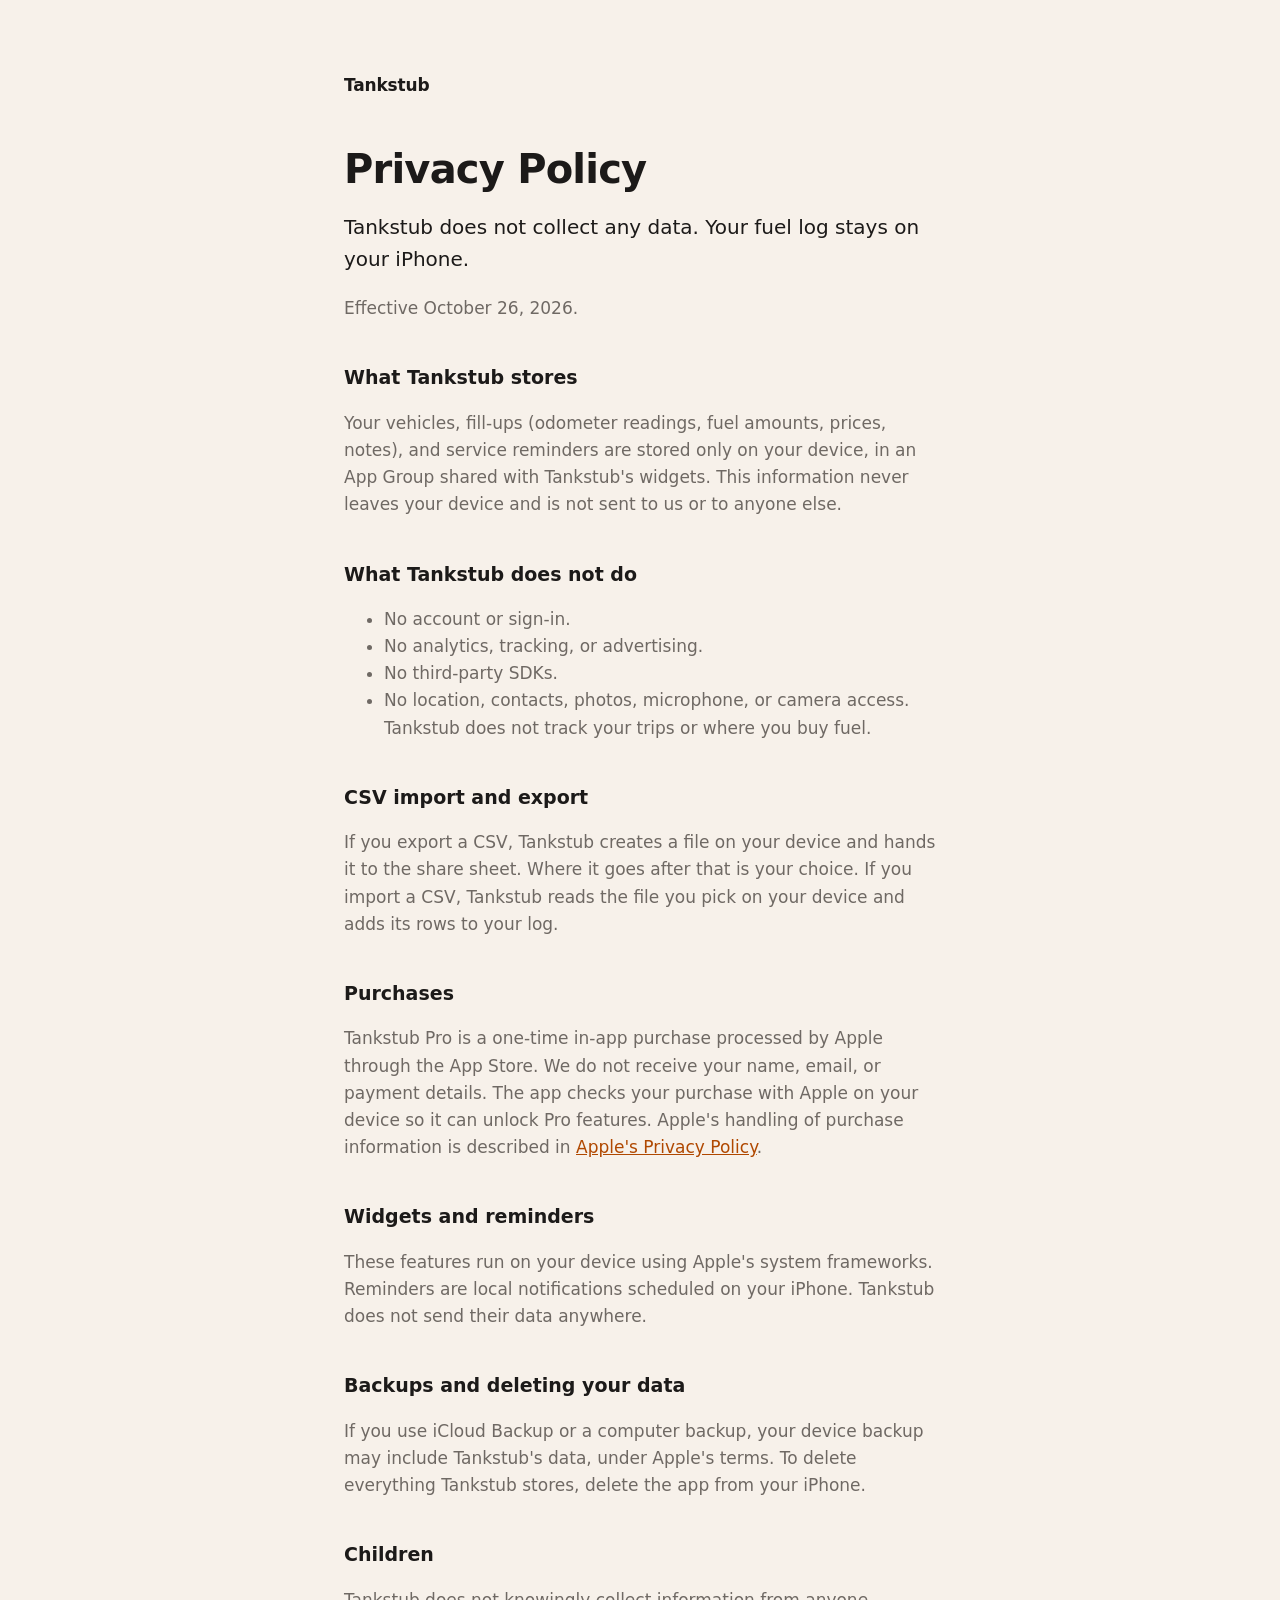
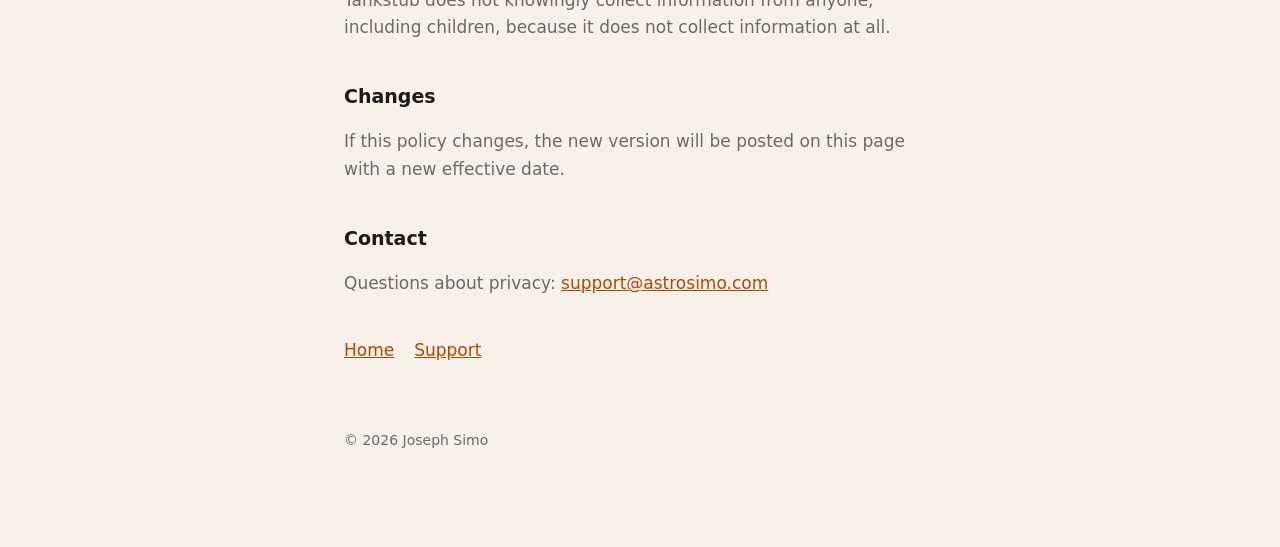
==== privacy/index.html @ 790f1bb9 "Tankstub home, support, and privacy pages" ====
<!doctype html>
<html lang="en"><head><meta charset="utf-8"><meta name="viewport" content="width=device-width,initial-scale=1">
<title>Privacy Policy | Tankstub</title>
<meta name="description" content="Tankstub does not collect any data. Your fuel log stays on your device.">
<link rel="stylesheet" href="../style.css"></head>
<body><main>
<header><a href="../">Tankstub</a></header>
<h1>Privacy Policy</h1>
<p class="lead">Tankstub does not collect any data. Your fuel log stays on your iPhone.</p>
<p>Effective October 26, 2026.</p>

<h2>What Tankstub stores</h2>
<p>Your vehicles, fill-ups (odometer readings, fuel amounts, prices, notes), and service reminders are stored only on your device, in an App Group shared with Tankstub's widgets. This information never leaves your device and is not sent to us or to anyone else.</p>

<h2>What Tankstub does not do</h2>
<ul>
<li>No account or sign-in.</li>
<li>No analytics, tracking, or advertising.</li>
<li>No third-party SDKs.</li>
<li>No location, contacts, photos, microphone, or camera access. Tankstub does not track your trips or where you buy fuel.</li>
</ul>

<h2>CSV import and export</h2>
<p>If you export a CSV, Tankstub creates a file on your device and hands it to the share sheet. Where it goes after that is your choice. If you import a CSV, Tankstub reads the file you pick on your device and adds its rows to your log.</p>

<h2>Purchases</h2>
<p>Tankstub Pro is a one-time in-app purchase processed by Apple through the App Store. We do not receive your name, email, or payment details. The app checks your purchase with Apple on your device so it can unlock Pro features. Apple's handling of purchase information is described in <a href="https://www.apple.com/legal/privacy/">Apple's Privacy Policy</a>.</p>

<h2>Widgets and reminders</h2>
<p>These features run on your device using Apple's system frameworks. Reminders are local notifications scheduled on your iPhone. Tankstub does not send their data anywhere.</p>

<h2>Backups and deleting your data</h2>
<p>If you use iCloud Backup or a computer backup, your device backup may include Tankstub's data, under Apple's terms. To delete everything Tankstub stores, delete the app from your iPhone.</p>

<h2>Children</h2>
<p>Tankstub does not knowingly collect information from anyone, including children, because it does not collect information at all.</p>

<h2>Changes</h2>
<p>If this policy changes, the new version will be posted on this page with a new effective date.</p>

<h2>Contact</h2>
<p>Questions about privacy: <a href="mailto:support@astrosimo.com">support@astrosimo.com</a></p>
<nav><a href="../">Home</a><a href="../support/">Support</a></nav>
<footer>&copy; 2026 Joseph Simo</footer>
</main></body></html>
---- style.css ----
:root{--bg:#f7f1ea;--fg:#1c1a19;--muted:#6f6964;--accent:#b04800;--card:#fff}
@media (prefers-color-scheme:dark){:root{--bg:#1a1511;--fg:#f5f2ee;--muted:#aaa49e;--accent:#ff9f5a;--card:#261f19}}
*{box-sizing:border-box}
body{margin:0;background:var(--bg);color:var(--fg);font:17px/1.6 -apple-system,BlinkMacSystemFont,"SF Pro Text","Inter",system-ui,sans-serif;-webkit-font-smoothing:antialiased}
main{max-width:640px;margin:0 auto;padding:72px 24px 96px}
header a{color:var(--fg);text-decoration:none;font-weight:600;letter-spacing:-.01em}
h1{font-size:40px;line-height:1.1;letter-spacing:-.02em;margin:48px 0 12px}
h2{font-size:19px;margin:40px 0 6px}
p,li{color:var(--muted)}
.lead{font-size:20px;color:var(--fg)}
a{color:var(--accent)}
.button{display:inline-block;margin-top:16px;padding:12px 22px;border-radius:999px;background:var(--accent);color:#fff;text-decoration:none;font-weight:600}
nav{margin-top:40px;display:flex;gap:20px}
footer{margin-top:64px;font-size:14px;color:var(--muted)}
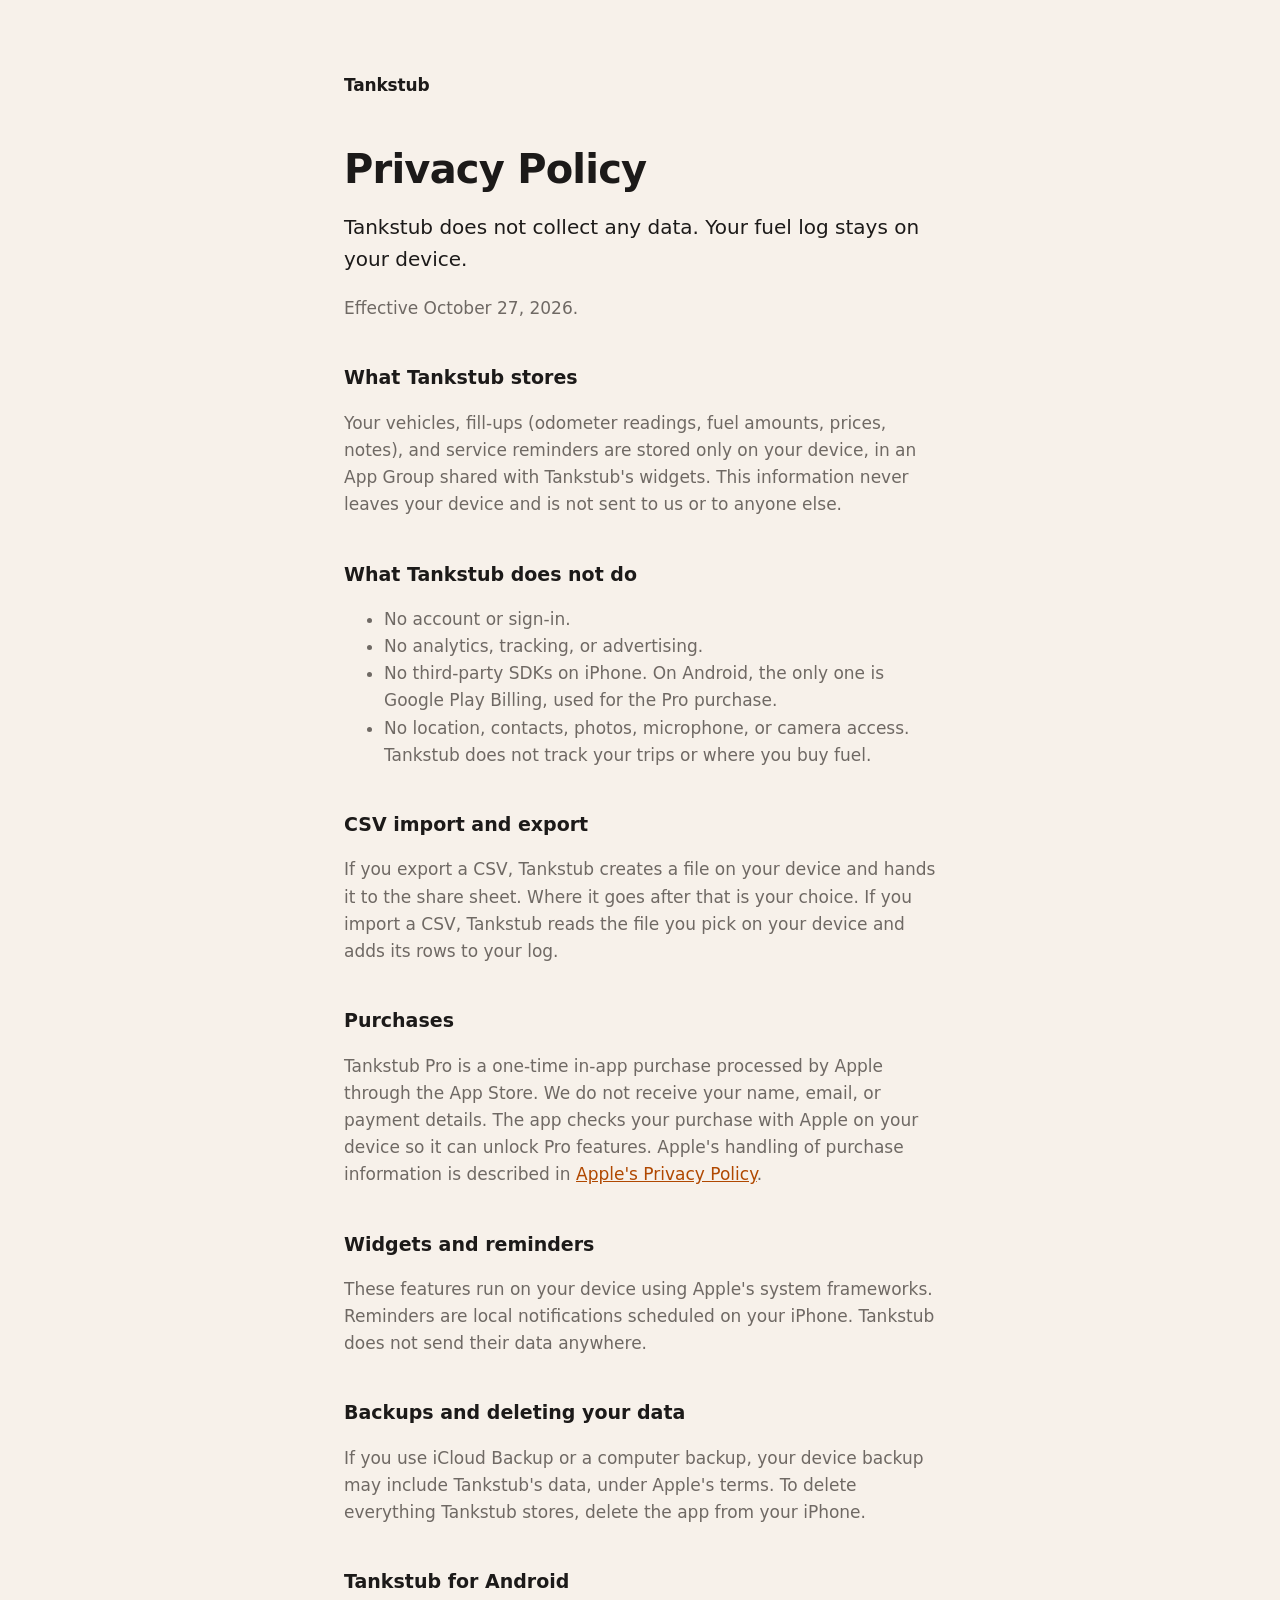
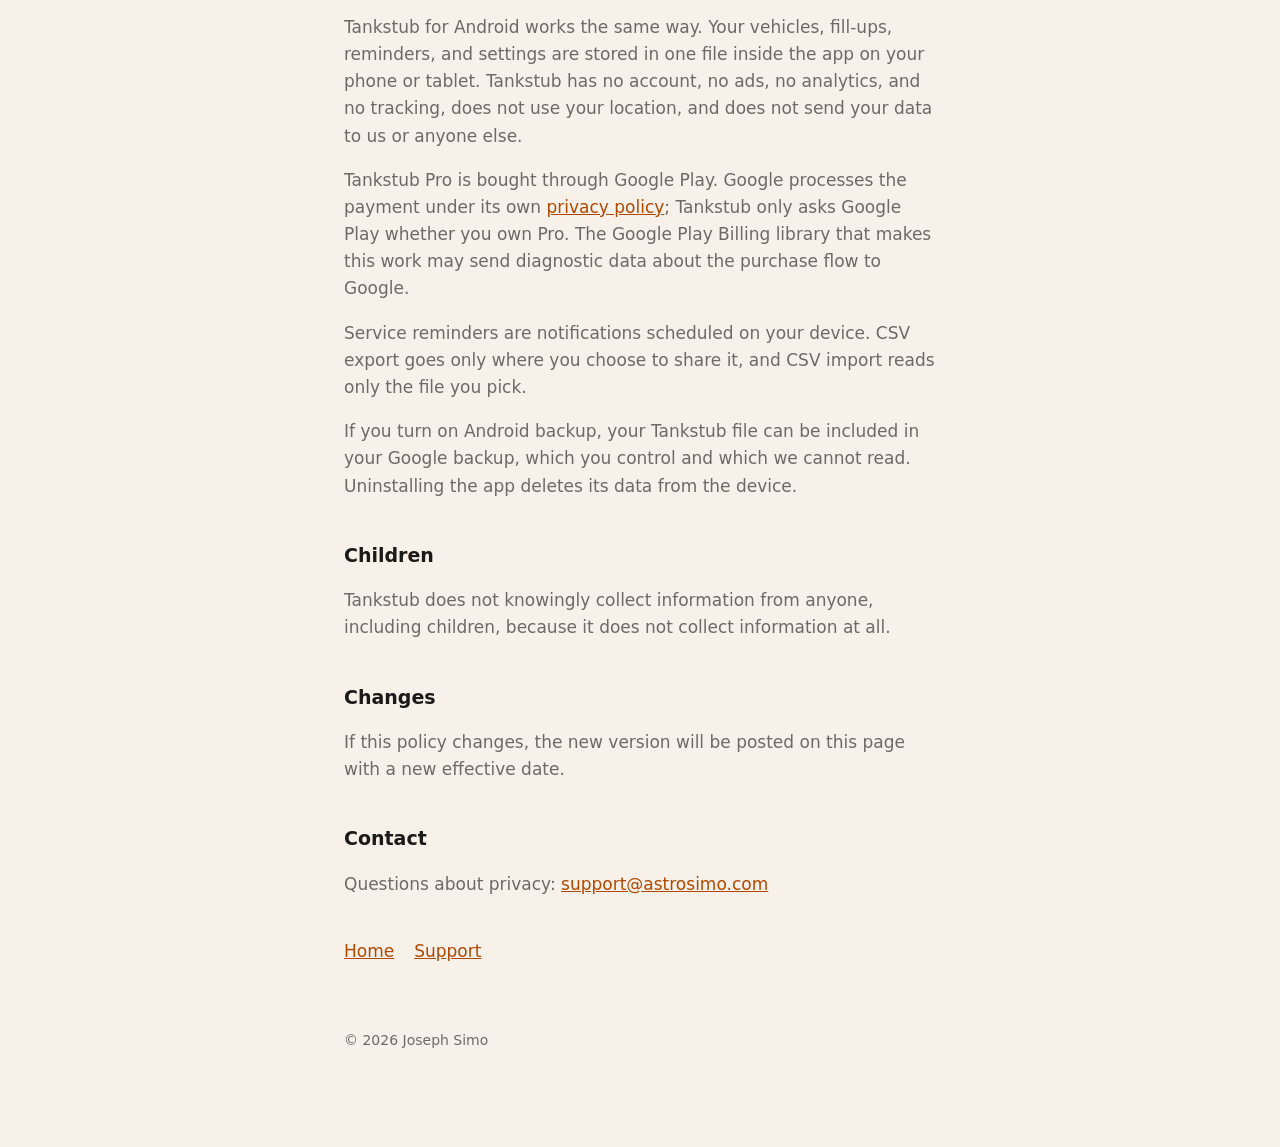
==== commit 3f70396e: "Privacy: add Tankstub for Android section" ====
--- a/privacy/index.html
+++ b/privacy/index.html
@@ -6,8 +6,8 @@
 <body><main>
 <header><a href="../">Tankstub</a></header>
 <h1>Privacy Policy</h1>
-<p class="lead">Tankstub does not collect any data. Your fuel log stays on your iPhone.</p>
-<p>Effective October 26, 2026.</p>
+<p class="lead">Tankstub does not collect any data. Your fuel log stays on your device.</p>
+<p>Effective October 27, 2026.</p>
 
 <h2>What Tankstub stores</h2>
 <p>Your vehicles, fill-ups (odometer readings, fuel amounts, prices, notes), and service reminders are stored only on your device, in an App Group shared with Tankstub's widgets. This information never leaves your device and is not sent to us or to anyone else.</p>
@@ -16,7 +16,7 @@
 <ul>
 <li>No account or sign-in.</li>
 <li>No analytics, tracking, or advertising.</li>
-<li>No third-party SDKs.</li>
+<li>No third-party SDKs on iPhone. On Android, the only one is Google Play Billing, used for the Pro purchase.</li>
 <li>No location, contacts, photos, microphone, or camera access. Tankstub does not track your trips or where you buy fuel.</li>
 </ul>
 
@@ -32,6 +32,12 @@
 <h2>Backups and deleting your data</h2>
 <p>If you use iCloud Backup or a computer backup, your device backup may include Tankstub's data, under Apple's terms. To delete everything Tankstub stores, delete the app from your iPhone.</p>
 
+<h2>Tankstub for Android</h2>
+<p>Tankstub for Android works the same way. Your vehicles, fill-ups, reminders, and settings are stored in one file inside the app on your phone or tablet. Tankstub has no account, no ads, no analytics, and no tracking, does not use your location, and does not send your data to us or anyone else.</p>
+<p>Tankstub Pro is bought through Google Play. Google processes the payment under its own <a href="https://policies.google.com/privacy">privacy policy</a>; Tankstub only asks Google Play whether you own Pro. The Google Play Billing library that makes this work may send diagnostic data about the purchase flow to Google.</p>
+<p>Service reminders are notifications scheduled on your device. CSV export goes only where you choose to share it, and CSV import reads only the file you pick.</p>
+<p>If you turn on Android backup, your Tankstub file can be included in your Google backup, which you control and which we cannot read. Uninstalling the app deletes its data from the device.</p>
+
 <h2>Children</h2>
 <p>Tankstub does not knowingly collect information from anyone, including children, because it does not collect information at all.</p>
 
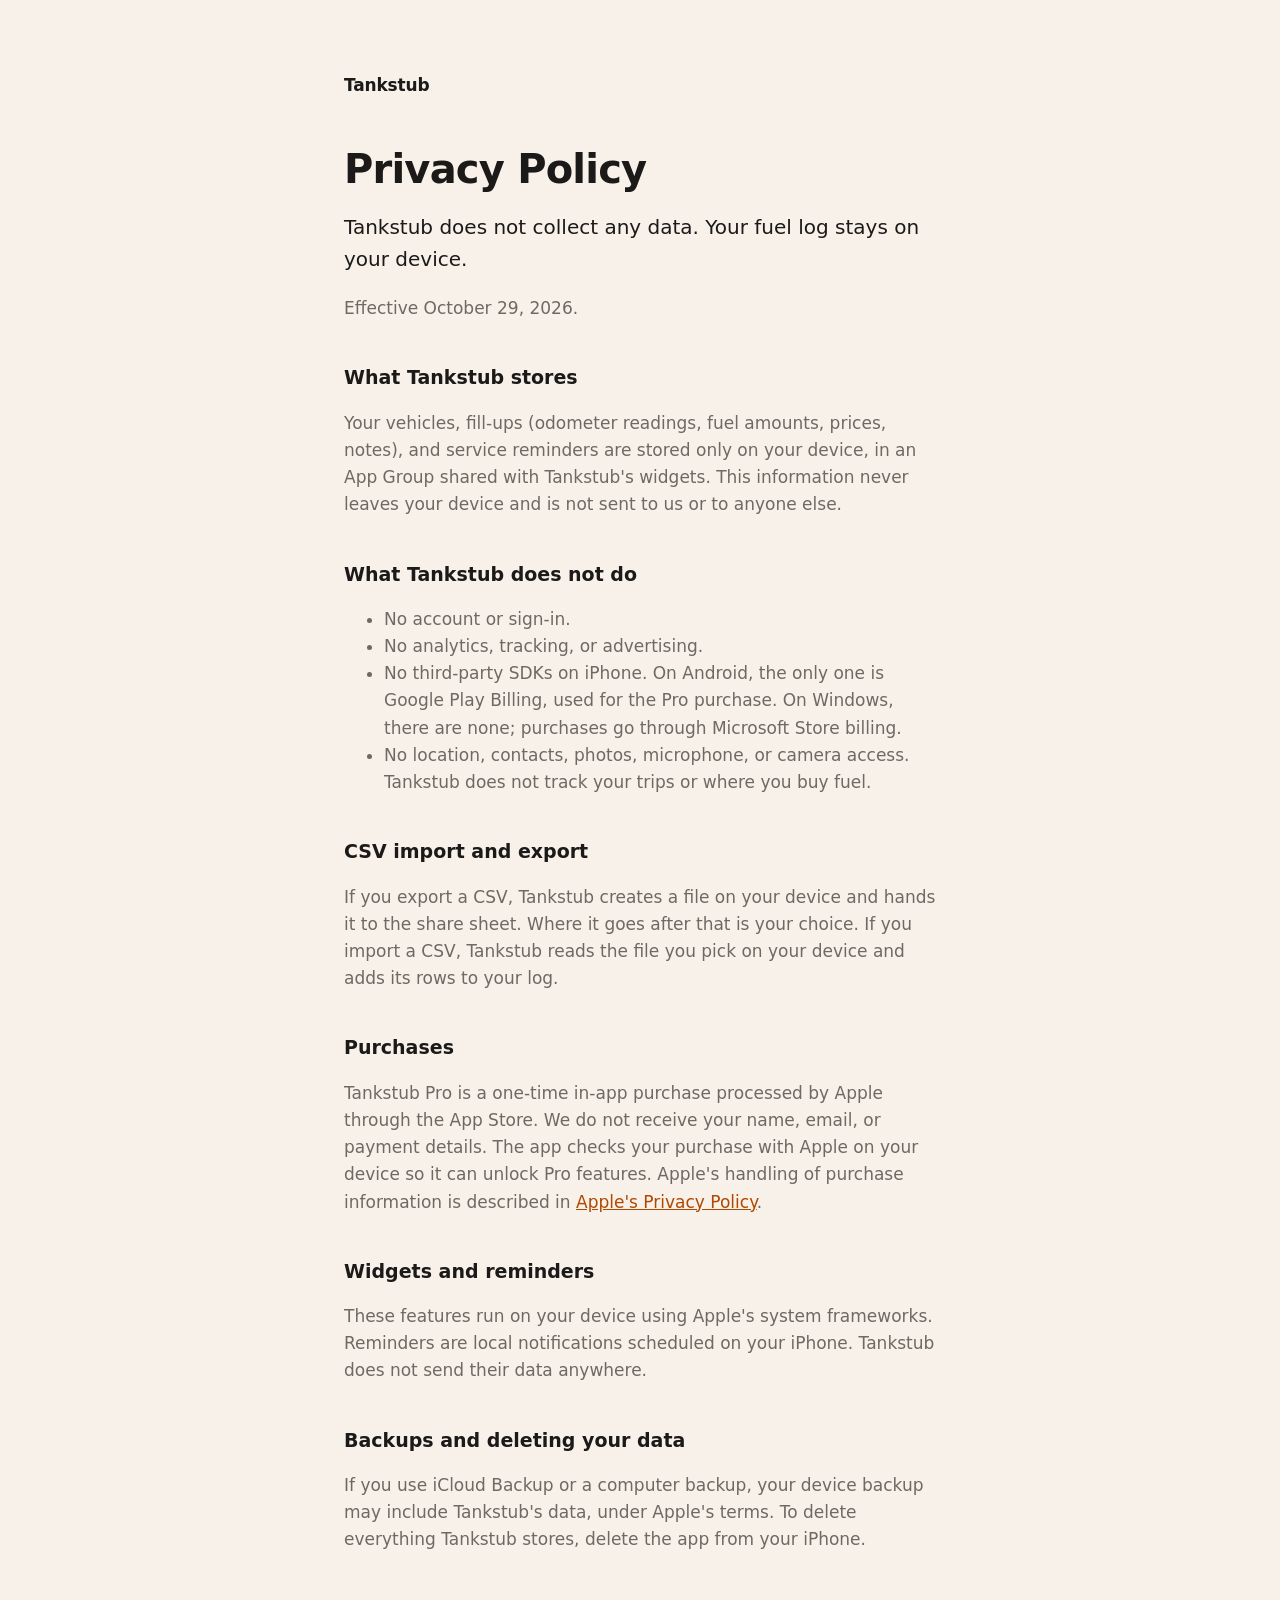
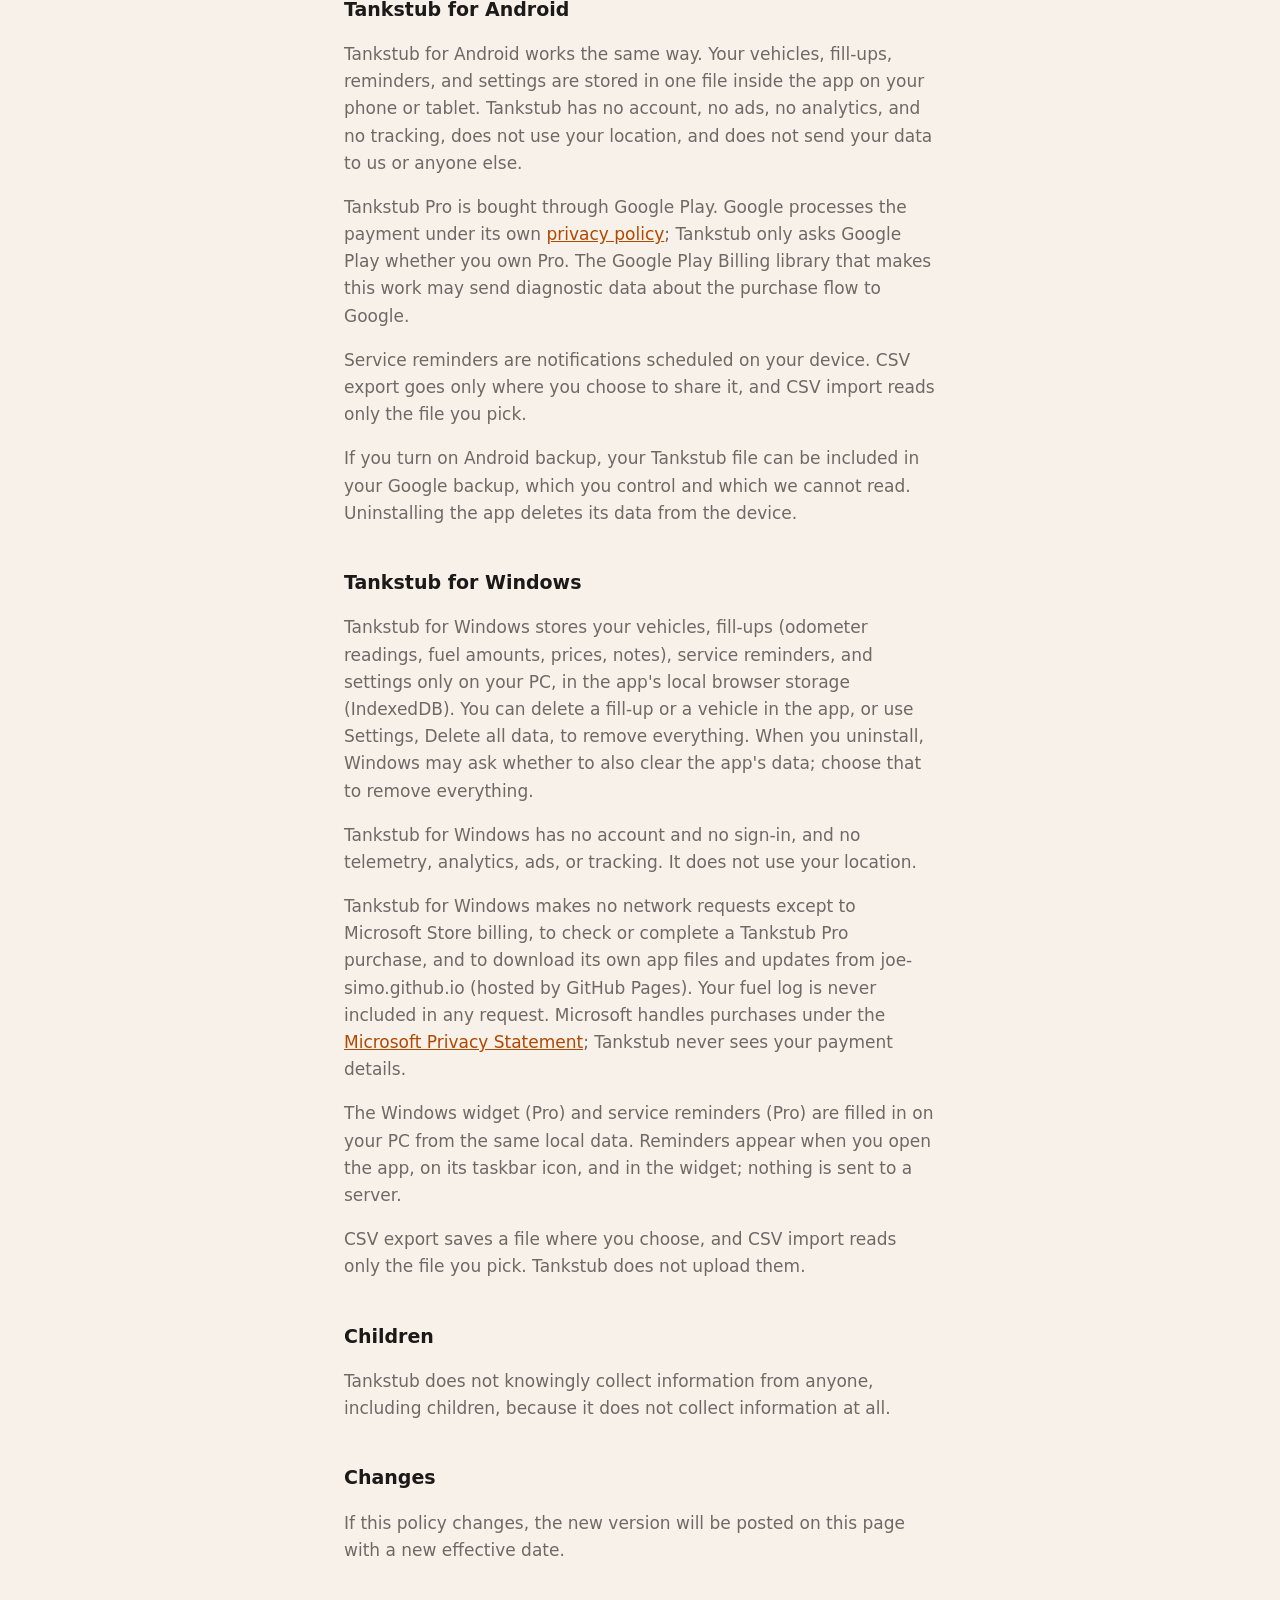
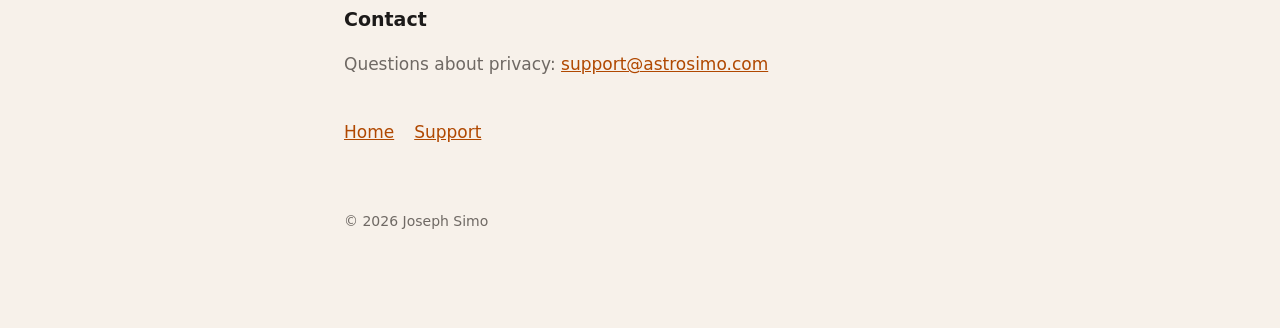
==== commit c658d649: "Privacy: add Tankstub for Windows section" ====
--- a/privacy/index.html
+++ b/privacy/index.html
@@ -7,7 +7,7 @@
 <header><a href="../">Tankstub</a></header>
 <h1>Privacy Policy</h1>
 <p class="lead">Tankstub does not collect any data. Your fuel log stays on your device.</p>
-<p>Effective October 27, 2026.</p>
+<p>Effective October 29, 2026.</p>
 
 <h2>What Tankstub stores</h2>
 <p>Your vehicles, fill-ups (odometer readings, fuel amounts, prices, notes), and service reminders are stored only on your device, in an App Group shared with Tankstub's widgets. This information never leaves your device and is not sent to us or to anyone else.</p>
@@ -16,7 +16,7 @@
 <ul>
 <li>No account or sign-in.</li>
 <li>No analytics, tracking, or advertising.</li>
-<li>No third-party SDKs on iPhone. On Android, the only one is Google Play Billing, used for the Pro purchase.</li>
+<li>No third-party SDKs on iPhone. On Android, the only one is Google Play Billing, used for the Pro purchase. On Windows, there are none; purchases go through Microsoft Store billing.</li>
 <li>No location, contacts, photos, microphone, or camera access. Tankstub does not track your trips or where you buy fuel.</li>
 </ul>
 
@@ -38,6 +38,13 @@
 <p>Service reminders are notifications scheduled on your device. CSV export goes only where you choose to share it, and CSV import reads only the file you pick.</p>
 <p>If you turn on Android backup, your Tankstub file can be included in your Google backup, which you control and which we cannot read. Uninstalling the app deletes its data from the device.</p>
 
+<h2>Tankstub for Windows</h2>
+<p>Tankstub for Windows stores your vehicles, fill-ups (odometer readings, fuel amounts, prices, notes), service reminders, and settings only on your PC, in the app's local browser storage (IndexedDB). You can delete a fill-up or a vehicle in the app, or use Settings, Delete all data, to remove everything. When you uninstall, Windows may ask whether to also clear the app's data; choose that to remove everything.</p>
+<p>Tankstub for Windows has no account and no sign-in, and no telemetry, analytics, ads, or tracking. It does not use your location.</p>
+<p>Tankstub for Windows makes no network requests except to Microsoft Store billing, to check or complete a Tankstub Pro purchase, and to download its own app files and updates from joe-simo.github.io (hosted by GitHub Pages). Your fuel log is never included in any request. Microsoft handles purchases under the <a href="https://privacy.microsoft.com/privacystatement">Microsoft Privacy Statement</a>; Tankstub never sees your payment details.</p>
+<p>The Windows widget (Pro) and service reminders (Pro) are filled in on your PC from the same local data. Reminders appear when you open the app, on its taskbar icon, and in the widget; nothing is sent to a server.</p>
+<p>CSV export saves a file where you choose, and CSV import reads only the file you pick. Tankstub does not upload them.</p>
+
 <h2>Children</h2>
 <p>Tankstub does not knowingly collect information from anyone, including children, because it does not collect information at all.</p>
 
